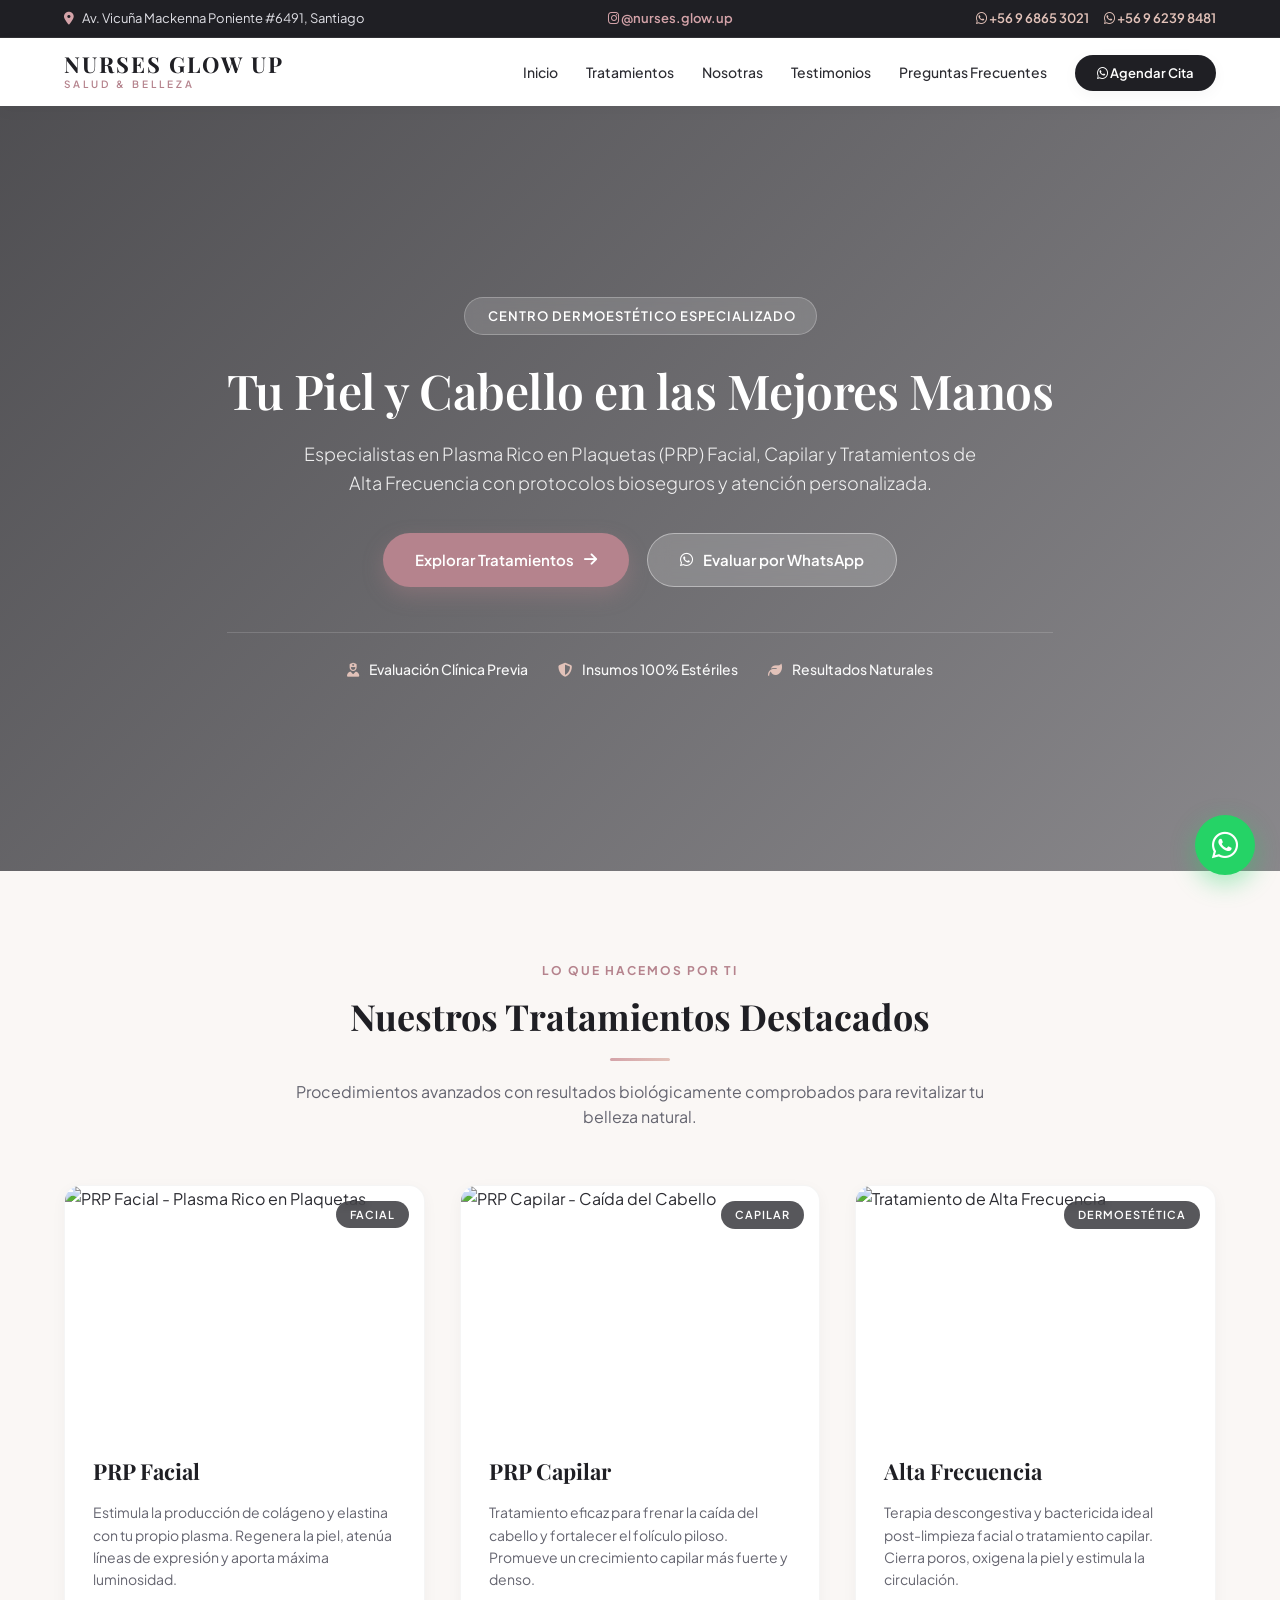
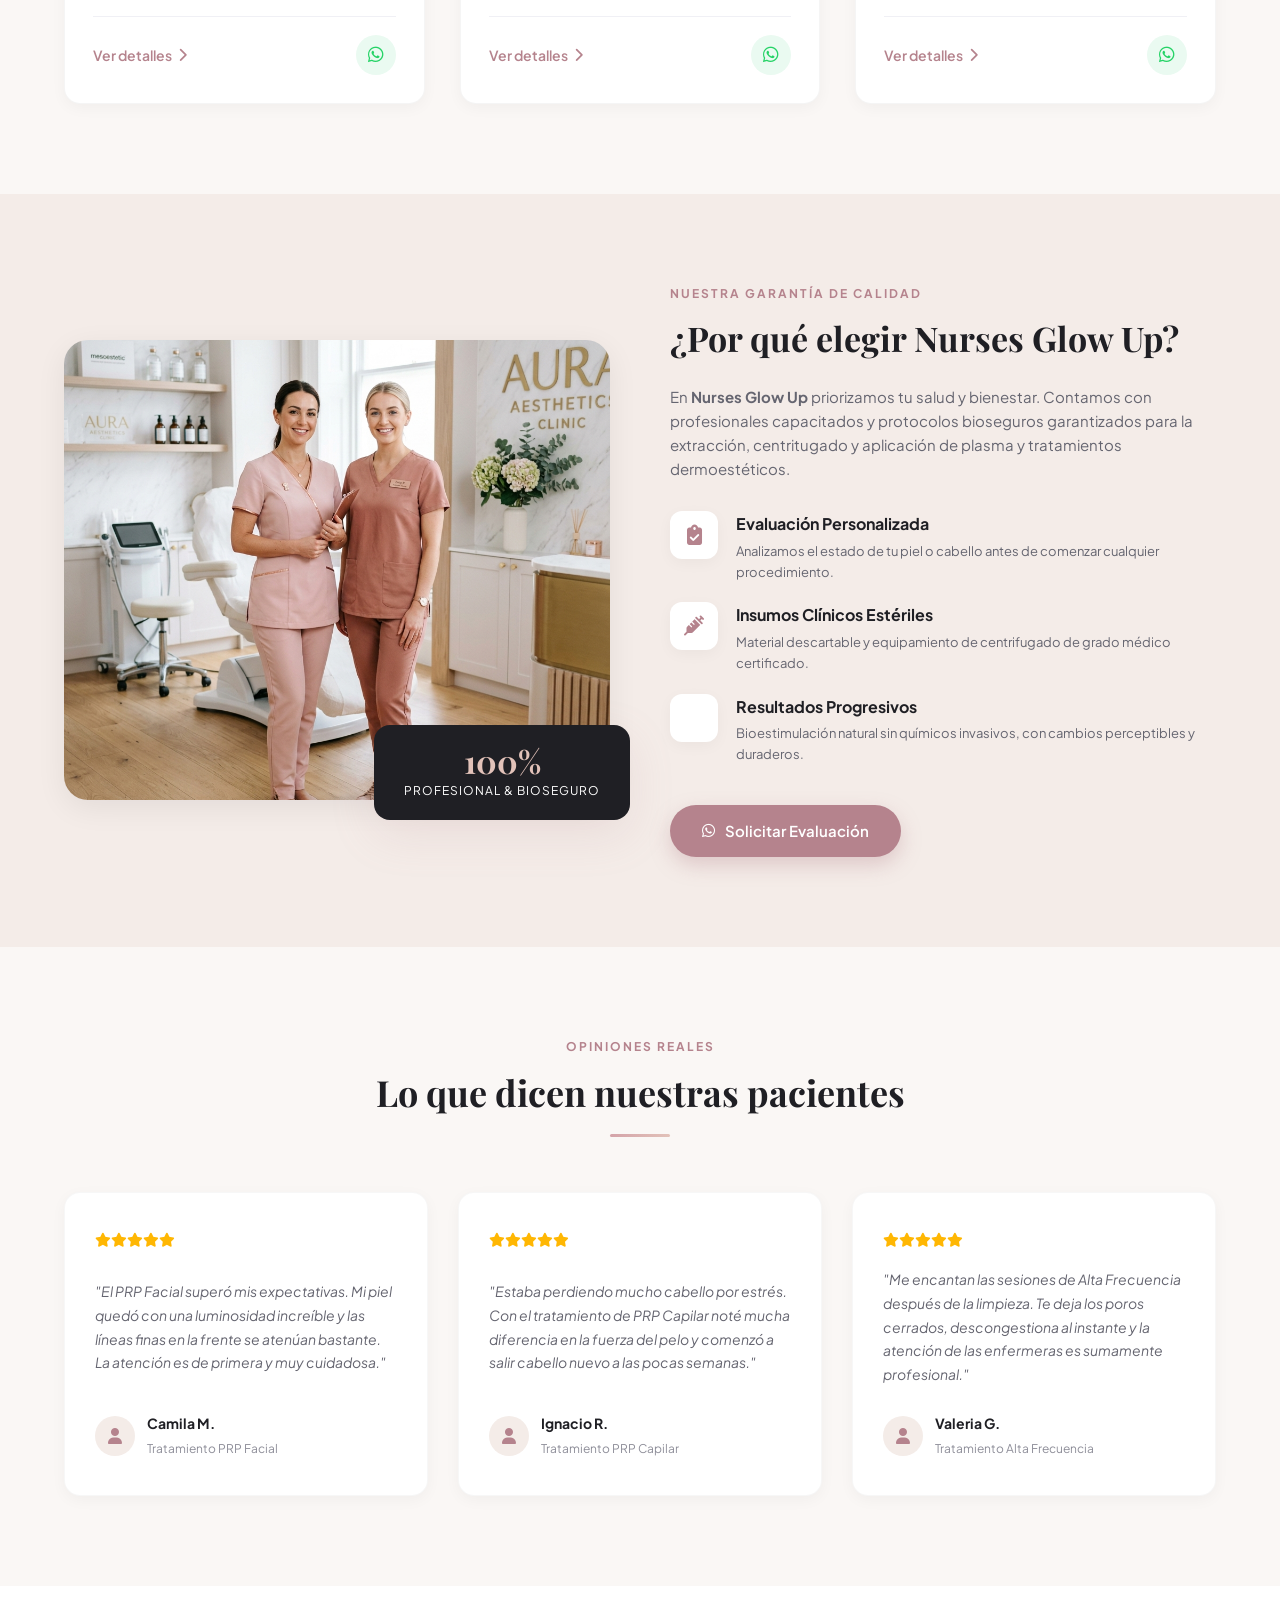
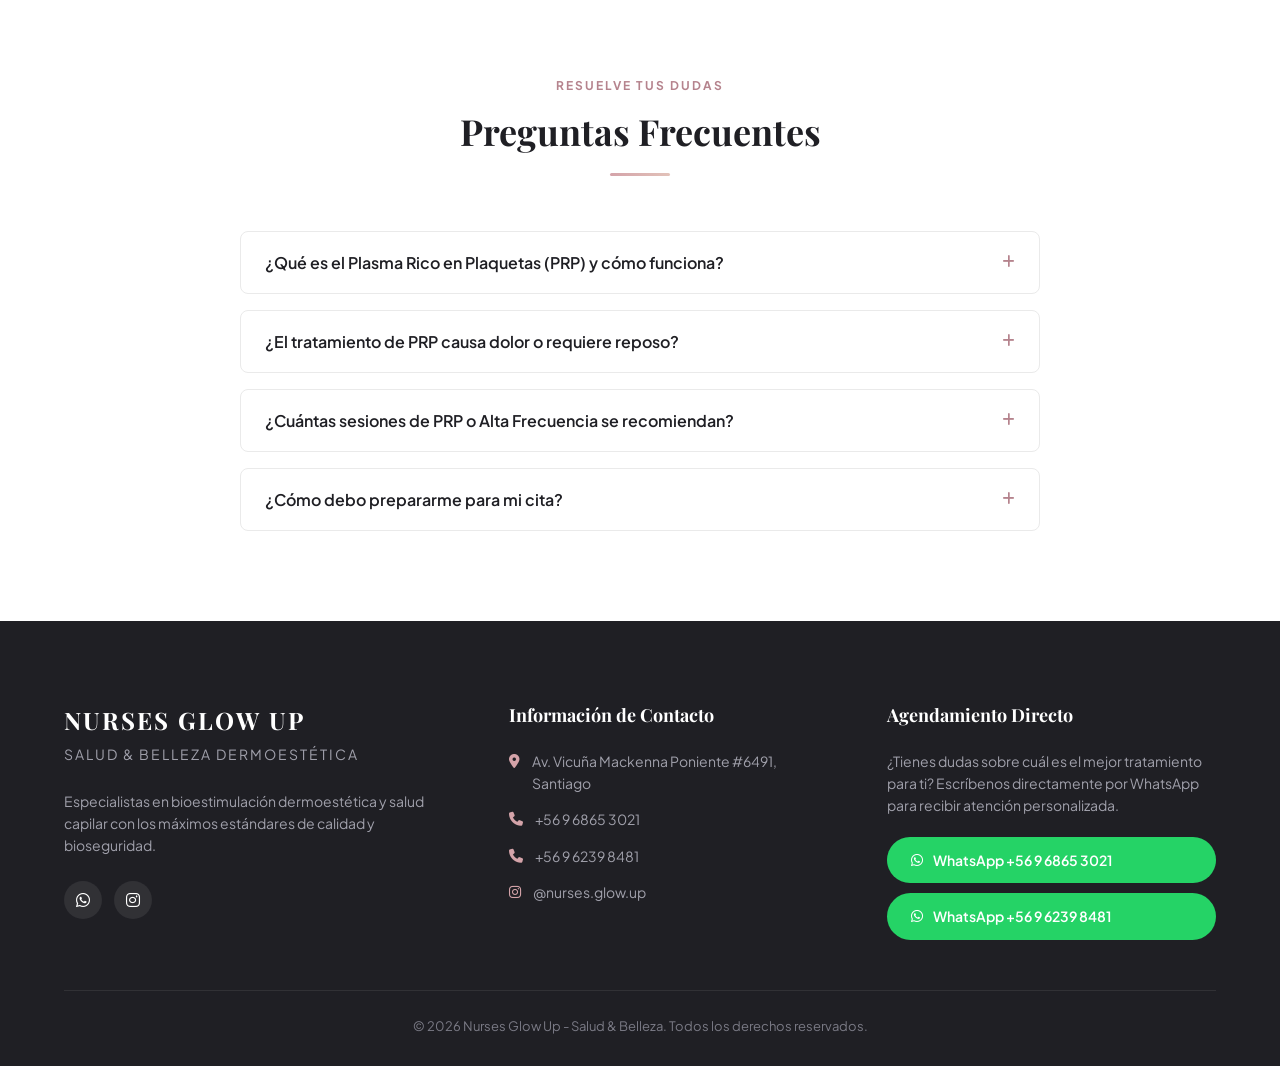
==== pagina de clau/index.html @ 7a1ec023 "Add files via upload" ====
<!DOCTYPE html>
<html lang="es">
<head>
    <meta charset="UTF-8">
    <meta name="viewport" content="width=device-width, initial-scale=1.0">
    <title>Nurses Glow Up Estética | PRP Facial, Capilar & Alta Frecuencia</title>
    <meta name="description" content="Especialistas en Plasma Rico en Plaquetas (PRP) Facial, Capilar y Tratamientos de Alta Frecuencia en Santiago. Atención profesional y biosegura.">
    
    <!-- Google Fonts -->
    <link rel="preconnect" href="https://fonts.googleapis.com">
    <link rel="preconnect" href="https://fonts.gstatic.com" crossorigin>
    <link href="https://fonts.googleapis.com/css2?family=Playfair+Display:ital,wght@0,500;0,600;0,700;1,400&family=Plus+Jakarta+Sans:wght@300;400;500;600;700&display=swap" rel="stylesheet">
    
    <!-- FontAwesome para iconos -->
    <link rel="stylesheet" href="https://cdnjs.cloudflare.com/ajax/libs/font-awesome/6.4.0/css/all.min.css">
    
    <!-- Hoja de Estilos Principal -->
    <link rel="stylesheet" href="style.css">
</head>
<body>

    <!-- Barra Superior Informativa (Top Bar) -->
    <div class="top-bar">
        <div class="top-bar-container">
            <span><i class="fa-solid fa-location-dot"></i> Av. Vicuña Mackenna Poniente #6491, Santiago</span>
            <a href="https://www.instagram.com/nurses.glow.up?igsh=cGNjanVtcWE0emVv" target="_blank" class="top-bar-instagram">
                <i class="fa-brands fa-instagram"></i> @nurses.glow.up
            </a>
            <div class="top-bar-phones">
                <a href="https://wa.me/56968653021?text=Hola%20Nurses%20Glow%20Up,%20me%20gustar%C3%ADa%20hacer%20una%20consulta." target="_blank" class="top-bar-phone">
                    <i class="fa-brands fa-whatsapp"></i> +56 9 6865 3021
                </a>
                <a href="https://wa.me/56962398481?text=Hola%20Nurses%20Glow%20Up,%20me%20gustar%C3%ADa%20hacer%20una%20consulta." target="_blank" class="top-bar-phone">
                    <i class="fa-brands fa-whatsapp"></i> +56 9 6239 8481
                </a>
            </div>
        </div>
    </div>

    <!-- Encabezado / Navegación (Sticky Navbar) -->
    <header class="navbar">
        <div class="navbar-container">
            <a href="#inicio" class="logo">
                <span class="logo-title">NURSES GLOW UP</span>
                <span class="logo-subtitle">SALUD & BELLEZA</span>
            </a>

            <button class="hamburger" id="hamburger-btn" aria-label="Abrir menú de navegación">
                <span class="bar"></span>
                <span class="bar"></span>
                <span class="bar"></span>
            </button>

            <nav id="nav-menu">
                <ul>
                    <li><a href="#inicio" class="nav-link">Inicio</a></li>
                    <li><a href="#tratamientos" class="nav-link">Tratamientos</a></li>
                    <li><a href="#nosotros" class="nav-link">Nosotras</a></li>
                    <li><a href="#testimonios" class="nav-link">Testimonios</a></li>
                    <li><a href="#faq" class="nav-link">Preguntas Frecuentes</a></li>
                    <li><a href="#contacto" class="nav-link btn-nav-reserva"><i class="fa-brands fa-whatsapp"></i> Agendar Cita</a></li>
                </ul>
            </nav>
        </div>
    </header>

    <!-- Banner Principal (Hero Section) -->
    <section id="inicio" class="hero">
        <div class="hero-overlay"></div>
        <div class="hero-content">
            <div class="badge-hero"><i class="fa-solid fa-sparkles"></i> Centro Dermoestético Especializado</div>
            <h1>Tu Piel y Cabello en las Mejores Manos</h1>
            <p>Especialistas en Plasma Rico en Plaquetas (PRP) Facial, Capilar y Tratamientos de Alta Frecuencia con protocolos bioseguros y atención personalizada.</p>
            <div class="hero-buttons">
                <a href="#tratamientos" class="btn-primary">Explorar Tratamientos <i class="fa-solid fa-arrow-right"></i></a>
                <a href="https://wa.me/56968653021?text=Hola%20Nurses%20Glow%20Up,%20me%20gustar%C3%ADa%20agendar%20una%20evaluaci%C3%B3n." target="_blank" class="btn-hero-whatsapp">
                    <i class="fa-brands fa-whatsapp"></i> Evaluar por WhatsApp
                </a>
            </div>
            
            <div class="hero-features">
                <div class="feature-item"><i class="fa-solid fa-user-nurse"></i> Evaluación Clínica Previa</div>
                <div class="feature-item"><i class="fa-solid fa-shield-halved"></i> Insumos 100% Estériles</div>
                <div class="feature-item"><i class="fa-solid fa-leaf"></i> Resultados Naturales</div>
            </div>
        </div>
    </section>

    <!-- Sección de Tratamientos Destacados -->
    <section id="tratamientos" class="services-section">
        <div class="section-header">
            <span class="section-subtitle">LO QUE HACEMOS POR TI</span>
            <h2>Nuestros Tratamientos Destacados</h2>
            <div class="header-line"></div>
            <p class="subtitle">Procedimientos avanzados con resultados biológicamente comprobados para revitalizar tu belleza natural.</p>
        </div>

        <div class="cards-container">
            <!-- Tarjeta 1: PRP Facial -->
            <article class="card">
                <div class="card-image-wrapper">
                    <img src="https://images.unsplash.com/photo-1761819920857-7edc5e808fd3?w=600&auto=format&fit=crop&q=60&ixlib=rb-4.1.0&ixid=M3wxMjA3fDB8MHxzZWFyY2h8MTh8fGZhY2lhbCUyMHBsYXNmYXxlbnwwfHwwfHx8MA%3D%3D" alt="PRP Facial - Plasma Rico en Plaquetas">
                    <span class="card-tag">Facial</span>
                </div>
                <div class="card-body">
                    <h3>PRP Facial</h3>
                    <p>Estimula la producción de colágeno y elastina con tu propio plasma. Regenera la piel, atenúa líneas de expresión y aporta máxima luminosidad.</p>
                    <div class="card-footer">
                        <a href="#" class="btn-secondary open-treatment-details" data-treatment="prp-facial">
                            Ver detalles <i class="fa-solid fa-chevron-right"></i>
                        </a>
                        <a href="https://wa.me/56968653021?text=Hola,%20quisiera%20agendar%20o%20consultar%20por%20PRP%20Facial." target="_blank" class="btn-card-whatsapp" title="Agendar PRP Facial">
                            <i class="fa-brands fa-whatsapp"></i>
                        </a>
                    </div>
                </div>
            </article>

            <!-- Tarjeta 2: PRP Capilar -->
            <article class="card">
                <div class="card-image-wrapper">
                    <img src="https://encrypted-tbn0.gstatic.com/images?q=tbn:ANd9GcR7YE_KR2tN-yp8CZ4NNu9V2UW1KtImDKMwFx2wln4JhcDQnHLaY2aOvynt&s=10" alt="PRP Capilar - Caída del Cabello">
                    <span class="card-tag">Capilar</span>
                </div>
                <div class="card-body">
                    <h3>PRP Capilar</h3>
                    <p>Tratamiento eficaz para frenar la caída del cabello y fortalecer el folículo piloso. Promueve un crecimiento capilar más fuerte y denso.</p>
                    <div class="card-footer">
                        <a href="#" class="btn-secondary open-treatment-details" data-treatment="prp-capilar">
                            Ver detalles <i class="fa-solid fa-chevron-right"></i>
                        </a>
                        <a href="https://wa.me/56968653021?text=Hola,%20quisiera%20agendar%20o%20consultar%20por%20PRP%20Capilar." target="_blank" class="btn-card-whatsapp" title="Agendar PRP Capilar">
                            <i class="fa-brands fa-whatsapp"></i>
                        </a>
                    </div>
                </div>
            </article>

            <!-- Tarjeta 3: Alta Frecuencia -->
            <article class="card">
                <div class="card-image-wrapper">
                    <img src="https://media.istockphoto.com/id/1864508718/es/foto/cosmet%C3%B3loga-haciendo-un-procedimiento-antienvejecimiento-en-el-sal%C3%B3n.webp?a=1&b=1&s=612x612&w=0&k=20&c=xg0ljyiA3WDWoHJ1r4zA13l9RCSZDkOHDSZD1bCyxj4=" alt="Tratamiento de Alta Frecuencia">
                    <span class="card-tag">Dermoestética</span>
                </div>
                <div class="card-body">
                    <h3>Alta Frecuencia</h3>
                    <p>Terapia descongestiva y bactericida ideal post-limpieza facial o tratamiento capilar. Cierra poros, oxigena la piel y estimula la circulación.</p>
                    <div class="card-footer">
                        <a href="#" class="btn-secondary open-treatment-details" data-treatment="alta-frecuencia">
                            Ver detalles <i class="fa-solid fa-chevron-right"></i>
                        </a>
                        <a href="https://wa.me/56968653021?text=Hola,%20quisiera%20agendar%20o%20consultar%20por%20Alta%20Frecuencia." target="_blank" class="btn-card-whatsapp" title="Agendar Alta Frecuencia">
                            <i class="fa-brands fa-whatsapp"></i>
                        </a>
                    </div>
                </div>
            </article>
        </div>
    </section>

    <!-- Sección Nosotros / Garantía -->
    <section id="nosotros" class="about-section">
        <div class="about-container">
            <div class="about-image-container">
                <img src="nurses_team.png" alt="Equipo Nurses Glow Up - Atención Profesional Dermoestética">
                <div class="experience-badge">
                    <span class="number">100%</span>
                    <span class="text">Profesional & Bioseguro</span>
                </div>
            </div>

            <div class="about-text">
                <span class="section-subtitle">NUESTRA GARANTÍA DE CALIDAD</span>
                <h2>¿Por qué elegir Nurses Glow Up?</h2>
                <p>En <strong>Nurses Glow Up</strong> priorizamos tu salud y bienestar. Contamos con profesionales capacitados y protocolos bioseguros garantizados para la extracción, centritugado y aplicación de plasma y tratamientos dermoestéticos.</p>

                <div class="about-features-grid">
                    <div class="about-feature">
                        <div class="icon-box"><i class="fa-solid fa-clipboard-check"></i></div>
                        <div>
                            <h4>Evaluación Personalizada</h4>
                            <p>Analizamos el estado de tu piel o cabello antes de comenzar cualquier procedimiento.</p>
                        </div>
                    </div>

                    <div class="about-feature">
                        <div class="icon-box"><i class="fa-solid fa-syringe"></i></div>
                        <div>
                            <h4>Insumos Clínicos Estériles</h4>
                            <p>Material descartable y equipamiento de centrifugado de grado médico certificado.</p>
                        </div>
                    </div>

                    <div class="about-feature">
                        <div class="icon-box"><i class="fa-solid fa-sparkles"></i></div>
                        <div>
                            <h4>Resultados Progresivos</h4>
                            <p>Bioestimulación natural sin químicos invasivos, con cambios perceptibles y duraderos.</p>
                        </div>
                    </div>
                </div>

                <a href="https://wa.me/56968653021?text=Hola,%20quisiera%20agendar%20una%20evaluaci%C3%B3n%20personalizada." target="_blank" class="btn-primary margin-top-sm">
                    <i class="fa-brands fa-whatsapp"></i> Solicitar Evaluación
                </a>
            </div>
        </div>
    </section>

    <!-- Sección de Testimonios -->
    <section id="testimonios" class="testimonials-section">
        <div class="section-header">
            <span class="section-subtitle">OPINIONES REALES</span>
            <h2>Lo que dicen nuestras pacientes</h2>
            <div class="header-line"></div>
        </div>

        <div class="testimonials-grid">
            <div class="testimonial-card">
                <div class="stars">
                    <i class="fa-solid fa-star"></i><i class="fa-solid fa-star"></i><i class="fa-solid fa-star"></i><i class="fa-solid fa-star"></i><i class="fa-solid fa-star"></i>
                </div>
                <p>"El PRP Facial superó mis expectativas. Mi piel quedó con una luminosidad increíble y las líneas finas en la frente se atenúan bastante. La atención es de primera y muy cuidadosa."</p>
                <div class="client-info">
                    <div class="client-avatar"><i class="fa-solid fa-user"></i></div>
                    <div>
                        <strong>Camila M.</strong>
                        <span>Tratamiento PRP Facial</span>
                    </div>
                </div>
            </div>

            <div class="testimonial-card">
                <div class="stars">
                    <i class="fa-solid fa-star"></i><i class="fa-solid fa-star"></i><i class="fa-solid fa-star"></i><i class="fa-solid fa-star"></i><i class="fa-solid fa-star"></i>
                </div>
                <p>"Estaba perdiendo mucho cabello por estrés. Con el tratamiento de PRP Capilar noté mucha diferencia en la fuerza del pelo y comenzó a salir cabello nuevo a las pocas semanas."</p>
                <div class="client-info">
                    <div class="client-avatar"><i class="fa-solid fa-user"></i></div>
                    <div>
                        <strong>Ignacio R.</strong>
                        <span>Tratamiento PRP Capilar</span>
                    </div>
                </div>
            </div>

            <div class="testimonial-card">
                <div class="stars">
                    <i class="fa-solid fa-star"></i><i class="fa-solid fa-star"></i><i class="fa-solid fa-star"></i><i class="fa-solid fa-star"></i><i class="fa-solid fa-star"></i>
                </div>
                <p>"Me encantan las sesiones de Alta Frecuencia después de la limpieza. Te deja los poros cerrados, descongestiona al instante y la atención de las enfermeras es sumamente profesional."</p>
                <div class="client-info">
                    <div class="client-avatar"><i class="fa-solid fa-user"></i></div>
                    <div>
                        <strong>Valeria G.</strong>
                        <span>Tratamiento Alta Frecuencia</span>
                    </div>
                </div>
            </div>
        </div>
    </section>

    <!-- Sección de Preguntas Frecuentes (FAQ) -->
    <section id="faq" class="faq-section">
        <div class="section-header">
            <span class="section-subtitle">RESUELVE TUS DUDAS</span>
            <h2>Preguntas Frecuentes</h2>
            <div class="header-line"></div>
        </div>

        <div class="faq-container">
            <div class="faq-item">
                <button class="faq-question">
                    <span>¿Qué es el Plasma Rico en Plaquetas (PRP) y cómo funciona?</span>
                    <i class="fa-solid fa-plus faq-icon"></i>
                </button>
                <div class="faq-answer">
                    <p>El PRP es una muestra de tu propia sangre que se centrifuga para separar el plasma cargado de plaquetas y factores de crecimiento. Este concentrado biológico estimula la renovación celular, la síntesis de colágeno y la vascularización cuando se aplica en piel o cabello.</p>
                </div>
            </div>

            <div class="faq-item">
                <button class="faq-question">
                    <span>¿El tratamiento de PRP causa dolor o requiere reposo?</span>
                    <i class="fa-solid fa-plus faq-icon"></i>
                </button>
                <div class="faq-answer">
                    <p>Es un procedimiento mínimamente invasivo. Se puede utilizar anestesia tópica local para maximizar el confort. Podrás reincorporarte a tus actividades diarias inmediatamente, siguiendo simples cuidados posteriores.</p>
                </div>
            </div>

            <div class="faq-item">
                <button class="faq-question">
                    <span>¿Cuántas sesiones de PRP o Alta Frecuencia se recomiendan?</span>
                    <i class="fa-solid fa-plus faq-icon"></i>
                </button>
                <div class="faq-answer">
                    <p>En PRP se suele recomendar un protocolo inicial de 3 sesiones distribuidas mensualmente, y luego mantenimientos periódicos. En Alta Frecuencia depende de si es un tratamiento puntual de descongestión o un ciclo de revitalización.</p>
                </div>
            </div>

            <div class="faq-item">
                <button class="faq-question">
                    <span>¿Cómo debo prepararme para mi cita?</span>
                    <i class="fa-solid fa-plus faq-icon"></i>
                </button>
                <div class="faq-answer">
                    <p>Te sugerimos mantenerte bien hidratado/a ingiriendo agua las horas previas, acudir con la zona limpia y sin maquillaje recargado. En la evaluación inicial resolvemos cualquier duda específica.</p>
                </div>
            </div>
        </div>
    </section>

    <!-- Modal de Detalles de Tratamiento -->
    <div id="treatment-modal" class="modal-overlay">
        <div class="modal-box">
            <button class="close-modal" aria-label="Cerrar modal">&times;</button>
            <div class="modal-header-img">
                <img id="modal-image" src="" alt="Tratamiento">
            </div>
            <div class="modal-body">
                <h3 id="modal-title">Título del Tratamiento</h3>
                <p id="modal-description">Descripción detallada del tratamiento...</p>
                
                <h4>Beneficios Clave:</h4>
                <ul id="modal-benefits" class="benefits-list"></ul>

                <div class="modal-meta">
                    <span><i class="fa-regular fa-clock"></i> <strong>Duración estimada:</strong> <span id="modal-duration">60 min</span></span>
                </div>

                <div class="modal-actions">
                    <a href="https://wa.me/56968653021?text=Hola%20Nurses%20Glow%20Up,%20me%20interesa%20agendar%20este%20tratamiento." target="_blank" class="btn-primary full-width">
                        <i class="fa-brands fa-whatsapp"></i> Agendar por WhatsApp
                    </a>
                </div>
            </div>
        </div>
    </div>

    <!-- Pie de Página / Contacto (Footer) -->
    <footer id="contacto">
        <div class="footer-container">
            <div class="footer-brand">
                <h3>NURSES GLOW UP</h3>
                <p class="footer-tagline">Salud & Belleza Dermoestética</p>
                <p>Especialistas en bioestimulación dermoestética y salud capilar con los máximos estándares de calidad y bioseguridad.</p>
                <div class="social-links">
                    <a href="https://wa.me/56968653021" target="_blank" aria-label="WhatsApp"><i class="fa-brands fa-whatsapp"></i></a>
                    <a href="https://www.instagram.com/nurses.glow.up?igsh=cGNjanVtcWE0emVv" target="_blank" aria-label="Instagram"><i class="fa-brands fa-instagram"></i></a>
                </div>
            </div>

            <div class="footer-info">
                <h4>Información de Contacto</h4>
                <ul>
                    <li><i class="fa-solid fa-location-dot"></i> Av. Vicuña Mackenna Poniente #6491, Santiago</li>
                    <li><i class="fa-solid fa-phone"></i> <a href="https://wa.me/56968653021" target="_blank">+56 9 6865 3021</a></li>
                    <li><i class="fa-solid fa-phone"></i> <a href="https://wa.me/56962398481" target="_blank">+56 9 6239 8481</a></li>
                    <li><i class="fa-brands fa-instagram"></i> <a href="https://www.instagram.com/nurses.glow.up?igsh=cGNjanVtcWE0emVv" target="_blank">@nurses.glow.up</a></li>
                </ul>
            </div>

            <div class="footer-action">
                <h4>Agendamiento Directo</h4>
                <p>¿Tienes dudas sobre cuál es el mejor tratamiento para ti? Escríbenos directamente por WhatsApp para recibir atención personalizada.</p>
                <div class="footer-whatsapp-buttons">
                    <a href="https://wa.me/56968653021?text=Hola,%20quisiera%20más%20información%20sobre%20los%20tratamientos." target="_blank" class="btn-whatsapp">
                        <i class="fa-brands fa-whatsapp"></i> WhatsApp +56 9 6865 3021
                    </a>
                    <a href="https://wa.me/56962398481?text=Hola,%20quisiera%20más%20información%20sobre%20los%20tratamientos." target="_blank" class="btn-whatsapp">
                        <i class="fa-brands fa-whatsapp"></i> WhatsApp +56 9 6239 8481
                    </a>
                </div>
            </div>
        </div>

        <div class="copyright">
            <p>© 2026 Nurses Glow Up - Salud & Belleza. Todos los derechos reservados.</p>
        </div>
    </footer>

    <!-- Botón Flotante de WhatsApp para Móvil y Desktop -->
    <a href="https://wa.me/56968653021?text=Hola%20Nurses%20Glow%20Up,%20quisiera%20agendar%20una%20cita." class="floating-whatsapp" target="_blank" aria-label="Contactar por WhatsApp">
        <i class="fa-brands fa-whatsapp"></i>
        <span class="whatsapp-tooltip">¿Dudas? ¡Escríbenos!</span>
    </a>

    <!-- Script de Interactividad -->
    <script src="script.js"></script>
</body>
</html>
---- pagina de clau/style.css ----
/* ==========================================================================
   NURSES GLOW UP - SISTEMA DE ESTILOS Y DISEÑO DERMOESTÉTICO LUXURY
   ========================================================================== */

/* 1. Variables Globales y Paleta de Colores Elegante */
:root {
    --bg-main: #faf7f5;
    --bg-card: #ffffff;
    --bg-accent: #f4ece8;
    --accent-pink: #d4a3a9;
    --accent-pink-dark: #b5838d;
    --accent-gold: #e2c2b9;
    --accent-gold-dark: #cda296;
    --dark-primary: #1f1f24;
    --dark-secondary: #2d2d35;
    --text-primary: #2c2c32;
    --text-secondary: #656570;
    --text-light: #8e8e99;
    --white: #ffffff;
    
    --whatsapp-color: #25d366;
    --whatsapp-hover: #1eb956;
    
    --font-heading: 'Playfair Display', Georgia, serif;
    --font-body: 'Plus Jakarta Sans', -apple-system, BlinkMacSystemFont, sans-serif;
    
    --shadow-sm: 0 4px 15px rgba(0, 0, 0, 0.04);
    --shadow-md: 0 8px 30px rgba(0, 0, 0, 0.07);
    --shadow-lg: 0 15px 45px rgba(181, 131, 141, 0.15);
    
    --radius-sm: 8px;
    --radius-md: 16px;
    --radius-lg: 24px;
    --radius-full: 999px;
    
    --transition-fast: 0.2s ease;
    --transition-normal: 0.3s ease;
    --transition-slow: 0.5s cubic-bezier(0.16, 1, 0.3, 1);
}

/* 2. Reset General & Base Reset */
* {
    margin: 0;
    padding: 0;
    box-sizing: border-box;
}

html {
    scroll-behavior: smooth;
    font-size: 16px;
}

body {
    background-color: var(--bg-main);
    color: var(--text-primary);
    font-family: var(--font-body);
    line-height: 1.6;
    overflow-x: hidden;
    -webkit-font-smoothing: antialiased;
}

a {
    text-decoration: none;
    color: inherit;
    transition: color var(--transition-fast);
}

ul {
    list-style: none;
}

img {
    max-width: 100%;
    height: auto;
    display: block;
}

/* 3. Top Bar Informativa */
.top-bar {
    background-color: var(--dark-primary);
    color: #e0e0e6;
    font-size: 13px;
    padding: 8px 5%;
    border-bottom: 1px solid rgba(255, 255, 255, 0.08);
}

.top-bar-container {
    max-width: 1200px;
    margin: 0 auto;
    display: flex;
    justify-content: space-between;
    align-items: center;
    flex-wrap: wrap;
    gap: 15px;
}

.top-bar-container span i {
    color: var(--accent-pink);
    margin-right: 6px;
}

.top-bar-instagram {
    color: var(--accent-pink);
    font-weight: 600;
}

.top-bar-instagram:hover {
    color: var(--white);
}

.top-bar-phones {
    display: flex;
    gap: 15px;
    align-items: center;
    flex-wrap: wrap;
}

.top-bar-phone {
    color: var(--accent-gold);
    font-weight: 600;
}

.top-bar-phone:hover {
    color: var(--white);
}

.footer-whatsapp-buttons {
    display: flex;
    flex-direction: column;
    gap: 10px;
    margin-top: 15px;
}

/* 4. Navbar Sticky Navegación */
.navbar {
    background-color: rgba(255, 255, 255, 0.94);
    backdrop-filter: blur(10px);
    position: sticky;
    top: 0;
    z-index: 1000;
    box-shadow: var(--shadow-sm);
    padding: 14px 5%;
    transition: all var(--transition-normal);
}

.navbar-container {
    max-width: 1200px;
    margin: 0 auto;
    display: flex;
    justify-content: space-between;
    align-items: center;
}

.logo {
    display: flex;
    flex-direction: column;
}

.logo-title {
    font-family: var(--font-heading);
    font-size: 22px;
    font-weight: 700;
    letter-spacing: 2px;
    color: var(--dark-primary);
    line-height: 1.1;
}

.logo-subtitle {
    font-size: 10px;
    letter-spacing: 3px;
    color: var(--accent-pink-dark);
    font-weight: 600;
    text-transform: uppercase;
}

#nav-menu ul {
    display: flex;
    align-items: center;
    gap: 28px;
}

.nav-link {
    font-size: 14px;
    font-weight: 500;
    color: var(--text-primary);
    position: relative;
    padding: 6px 0;
}

.nav-link::after {
    content: '';
    position: absolute;
    bottom: 0;
    left: 0;
    width: 0%;
    height: 2px;
    background-color: var(--accent-pink-dark);
    transition: width var(--transition-fast);
}

.nav-link:hover::after {
    width: 100%;
}

.btn-nav-reserva {
    background-color: var(--dark-primary);
    color: var(--white) !important;
    padding: 10px 22px !important;
    border-radius: var(--radius-full);
    font-weight: 600;
    font-size: 13px !important;
    box-shadow: var(--shadow-sm);
    transition: all var(--transition-fast) !important;
}

.btn-nav-reserva:hover {
    background-color: var(--accent-pink-dark);
    transform: translateY(-2px);
    box-shadow: var(--shadow-md);
}

.btn-nav-reserva::after {
    display: none;
}

/* Menú Hamburguesa Móvil */
.hamburger {
    display: none;
    background: none;
    border: none;
    cursor: pointer;
    flex-direction: column;
    gap: 5px;
    padding: 5px;
}

.hamburger .bar {
    width: 25px;
    height: 3px;
    background-color: var(--dark-primary);
    border-radius: 3px;
    transition: all 0.3s ease;
}

/* 5. Hero Section (Banner Principal) */
.hero {
    position: relative;
    min-height: 85vh;
    background: url('https://images.unsplash.com/photo-1512290900673-0fb6692e1069?q=80&w=1600&auto=format&fit=crop') center/cover no-repeat;
    display: flex;
    align-items: center;
    justify-content: center;
    padding: 80px 5%;
    color: var(--white);
}

.hero-overlay {
    position: absolute;
    inset: 0;
    background: linear-gradient(135deg, rgba(31, 31, 36, 0.78) 0%, rgba(45, 45, 53, 0.55) 100%);
}

.hero-content {
    position: relative;
    z-index: 10;
    max-width: 850px;
    text-align: center;
}

.badge-hero {
    display: inline-block;
    background: rgba(255, 255, 255, 0.15);
    backdrop-filter: blur(8px);
    padding: 8px 20px;
    border-radius: var(--radius-full);
    font-size: 13px;
    letter-spacing: 1px;
    text-transform: uppercase;
    font-weight: 600;
    margin-bottom: 25px;
    border: 1px solid rgba(255, 255, 255, 0.25);
}

.hero-content h1 {
    font-family: var(--font-heading);
    font-size: 48px;
    font-weight: 600;
    line-height: 1.25;
    margin-bottom: 20px;
    letter-spacing: -0.5px;
}

.hero-content p {
    font-size: 18px;
    font-weight: 300;
    max-width: 680px;
    margin: 0 auto 35px auto;
    color: rgba(255, 255, 255, 0.9);
}

.hero-buttons {
    display: flex;
    justify-content: center;
    gap: 18px;
    flex-wrap: wrap;
    margin-bottom: 45px;
}

.btn-primary {
    display: inline-flex;
    align-items: center;
    gap: 10px;
    padding: 14px 32px;
    background-color: var(--accent-pink-dark);
    color: var(--white);
    border-radius: var(--radius-full);
    font-weight: 600;
    font-size: 15px;
    transition: all var(--transition-normal);
    box-shadow: 0 8px 20px rgba(181, 131, 141, 0.35);
}

.btn-primary:hover {
    background-color: #9d6872;
    transform: translateY(-3px);
    box-shadow: 0 12px 28px rgba(181, 131, 141, 0.45);
}

.btn-hero-whatsapp {
    display: inline-flex;
    align-items: center;
    gap: 10px;
    padding: 14px 32px;
    background-color: rgba(255, 255, 255, 0.18);
    backdrop-filter: blur(10px);
    color: var(--white);
    border: 1px solid rgba(255, 255, 255, 0.4);
    border-radius: var(--radius-full);
    font-weight: 600;
    font-size: 15px;
    transition: all var(--transition-normal);
}

.btn-hero-whatsapp:hover {
    background-color: var(--whatsapp-color);
    border-color: var(--whatsapp-color);
    transform: translateY(-3px);
}

.hero-features {
    display: flex;
    justify-content: center;
    gap: 30px;
    flex-wrap: wrap;
    font-size: 14px;
    font-weight: 500;
    color: rgba(255, 255, 255, 0.95);
    border-top: 1px solid rgba(255, 255, 255, 0.15);
    padding-top: 25px;
}

.feature-item i {
    color: var(--accent-gold);
    margin-right: 8px;
}

/* 6. Estructura de Secciones Generales */
.services-section, .about-section, .testimonials-section, .faq-section {
    padding: 90px 5%;
}

.section-header {
    text-align: center;
    max-width: 700px;
    margin: 0 auto 55px auto;
}

.section-subtitle {
    font-size: 12px;
    letter-spacing: 2px;
    text-transform: uppercase;
    color: var(--accent-pink-dark);
    font-weight: 700;
    display: block;
    margin-bottom: 8px;
}

.section-header h2 {
    font-family: var(--font-heading);
    font-size: 36px;
    color: var(--dark-primary);
    margin-bottom: 12px;
}

.header-line {
    width: 60px;
    height: 3px;
    background: linear-gradient(to right, var(--accent-pink), var(--accent-gold));
    margin: 0 auto 18px auto;
    border-radius: 3px;
}

.subtitle {
    color: var(--text-secondary);
    font-size: 16px;
}

/* 7. Sección de Tratamientos (Cards Tarjetas) */
.cards-container {
    max-width: 1200px;
    margin: 0 auto;
    display: grid;
    grid-template-columns: repeat(auto-fit, minmax(320px, 1fr));
    gap: 35px;
}

.card {
    background-color: var(--bg-card);
    border-radius: var(--radius-md);
    overflow: hidden;
    box-shadow: var(--shadow-sm);
    border: 1px solid rgba(0, 0, 0, 0.04);
    transition: all var(--transition-normal);
    display: flex;
    flex-direction: column;
}

.card:hover {
    transform: translateY(-10px);
    box-shadow: var(--shadow-lg);
}

.card-image-wrapper {
    position: relative;
    height: 240px;
    overflow: hidden;
}

.card-image-wrapper img {
    width: 100%;
    height: 100%;
    object-fit: cover;
    transition: transform var(--transition-slow);
}

.card:hover .card-image-wrapper img {
    transform: scale(1.06);
}

.card-tag {
    position: absolute;
    top: 15px;
    right: 15px;
    background-color: rgba(31, 31, 36, 0.75);
    backdrop-filter: blur(5px);
    color: var(--white);
    font-size: 11px;
    font-weight: 600;
    text-transform: uppercase;
    letter-spacing: 1px;
    padding: 5px 14px;
    border-radius: var(--radius-full);
}

.card-body {
    padding: 28px;
    display: flex;
    flex-direction: column;
    flex-grow: 1;
}

.card-body h3 {
    font-family: var(--font-heading);
    font-size: 22px;
    color: var(--dark-primary);
    margin-bottom: 12px;
}

.card-body p {
    font-size: 14px;
    color: var(--text-secondary);
    margin-bottom: 25px;
    line-height: 1.6;
    flex-grow: 1;
}

.card-footer {
    display: flex;
    justify-content: space-between;
    align-items: center;
    border-top: 1px solid #f0f0f5;
    padding-top: 18px;
}

.btn-secondary {
    color: var(--accent-pink-dark);
    font-weight: 600;
    font-size: 14px;
    display: inline-flex;
    align-items: center;
    gap: 6px;
}

.btn-secondary:hover {
    color: var(--dark-primary);
}

.btn-card-whatsapp {
    width: 40px;
    height: 40px;
    border-radius: 50%;
    background-color: #eafaf1;
    color: var(--whatsapp-color);
    display: flex;
    align-items: center;
    justify-content: center;
    font-size: 18px;
    transition: all var(--transition-fast);
}

.btn-card-whatsapp:hover {
    background-color: var(--whatsapp-color);
    color: var(--white);
}

/* 8. Sección Nosotros & Garantía */
.about-section {
    background-color: var(--bg-accent);
}

.about-container {
    max-width: 1200px;
    margin: 0 auto;
    display: grid;
    grid-template-columns: 1fr 1fr;
    gap: 60px;
    align-items: center;
}

.about-image-container {
    position: relative;
}

.about-image-container img {
    border-radius: var(--radius-lg);
    box-shadow: var(--shadow-md);
    width: 100%;
    height: 460px;
    object-fit: cover;
}

.experience-badge {
    position: absolute;
    bottom: -20px;
    right: -20px;
    background-color: var(--dark-primary);
    color: var(--white);
    padding: 20px 30px;
    border-radius: var(--radius-md);
    box-shadow: var(--shadow-lg);
    display: flex;
    flex-direction: column;
    align-items: center;
}

.experience-badge .number {
    font-family: var(--font-heading);
    font-size: 32px;
    color: var(--accent-gold);
    font-weight: 700;
    line-height: 1;
}

.experience-badge .text {
    font-size: 12px;
    text-transform: uppercase;
    letter-spacing: 1px;
    margin-top: 4px;
}

.about-text h2 {
    font-family: var(--font-heading);
    font-size: 34px;
    color: var(--dark-primary);
    margin-bottom: 20px;
}

.about-text p {
    color: var(--text-secondary);
    margin-bottom: 30px;
    font-size: 15px;
}

.about-features-grid {
    display: flex;
    flex-direction: column;
    gap: 20px;
    margin-bottom: 30px;
}

.about-feature {
    display: flex;
    gap: 18px;
    align-items: flex-start;
}

.icon-box {
    width: 48px;
    height: 48px;
    border-radius: 12px;
    background-color: var(--white);
    color: var(--accent-pink-dark);
    display: flex;
    align-items: center;
    justify-content: center;
    font-size: 20px;
    box-shadow: var(--shadow-sm);
    flex-shrink: 0;
}

.about-feature h4 {
    font-size: 16px;
    color: var(--dark-primary);
    margin-bottom: 4px;
}

.about-feature p {
    font-size: 13px;
    margin-bottom: 0;
}

.margin-top-sm {
    margin-top: 10px;
}

/* 9. Sección de Testimonios */
.testimonials-section {
    background-color: var(--bg-main);
}

.testimonials-grid {
    max-width: 1200px;
    margin: 0 auto;
    display: grid;
    grid-template-columns: repeat(auto-fit, minmax(300px, 1fr));
    gap: 30px;
}

.testimonial-card {
    background-color: var(--bg-card);
    padding: 35px 30px;
    border-radius: var(--radius-md);
    box-shadow: var(--shadow-sm);
    border: 1px solid rgba(0, 0, 0, 0.03);
    display: flex;
    flex-direction: column;
    justify-content: space-between;
}

.stars {
    color: #ffb703;
    font-size: 14px;
    margin-bottom: 18px;
}

.testimonial-card p {
    font-size: 14px;
    font-style: italic;
    color: var(--text-secondary);
    margin-bottom: 25px;
    line-height: 1.7;
}

.client-info {
    display: flex;
    align-items: center;
    gap: 12px;
}

.client-avatar {
    width: 40px;
    height: 40px;
    border-radius: 50%;
    background-color: var(--bg-accent);
    color: var(--accent-pink-dark);
    display: flex;
    align-items: center;
    justify-content: center;
    font-size: 16px;
}

.client-info strong {
    display: block;
    font-size: 14px;
    color: var(--dark-primary);
}

.client-info span {
    font-size: 12px;
    color: var(--text-light);
}

/* 10. Sección FAQ (Preguntas Frecuentes - Acordeón) */
.faq-section {
    background-color: var(--white);
}

.faq-container {
    max-width: 800px;
    margin: 0 auto;
    display: flex;
    flex-direction: column;
    gap: 16px;
}

.faq-item {
    border: 1px solid #eaeaea;
    border-radius: var(--radius-sm);
    overflow: hidden;
    transition: border-color var(--transition-fast);
}

.faq-item.active {
    border-color: var(--accent-pink);
    box-shadow: var(--shadow-sm);
}

.faq-question {
    width: 100%;
    padding: 20px 24px;
    background: none;
    border: none;
    display: flex;
    justify-content: space-between;
    align-items: center;
    font-family: var(--font-body);
    font-size: 16px;
    font-weight: 600;
    color: var(--dark-primary);
    text-align: left;
    cursor: pointer;
    transition: color var(--transition-fast);
}

.faq-question:hover {
    color: var(--accent-pink-dark);
}

.faq-icon {
    font-size: 14px;
    color: var(--accent-pink-dark);
    transition: transform var(--transition-normal);
}

.faq-item.active .faq-icon {
    transform: rotate(45deg);
}

.faq-answer {
    max-height: 0;
    overflow: hidden;
    transition: max-height 0.4s ease, padding 0.4s ease;
    padding: 0 24px;
    background-color: var(--bg-main);
}

.faq-item.active .faq-answer {
    max-height: 300px;
    padding: 0 24px 20px 24px;
}

.faq-answer p {
    font-size: 14px;
    color: var(--text-secondary);
    line-height: 1.7;
}

/* 11. Modal de Tratamiento */
.modal-overlay {
    position: fixed;
    inset: 0;
    background-color: rgba(15, 15, 20, 0.7);
    backdrop-filter: blur(5px);
    display: flex;
    align-items: center;
    justify-content: center;
    z-index: 2000;
    opacity: 0;
    visibility: hidden;
    transition: all var(--transition-normal);
    padding: 20px;
}

.modal-overlay.show {
    opacity: 1;
    visibility: visible;
}

.modal-box {
    background-color: var(--white);
    width: 100%;
    max-width: 580px;
    border-radius: var(--radius-md);
    overflow: hidden;
    box-shadow: var(--shadow-lg);
    position: relative;
    transform: translateY(20px);
    transition: transform var(--transition-normal);
    max-height: 90vh;
    display: flex;
    flex-direction: column;
}

.modal-overlay.show .modal-box {
    transform: translateY(0);
}

.close-modal {
    position: absolute;
    top: 15px;
    right: 15px;
    width: 36px;
    height: 36px;
    border-radius: 50%;
    background-color: rgba(0, 0, 0, 0.5);
    color: var(--white);
    border: none;
    font-size: 24px;
    cursor: pointer;
    z-index: 10;
    display: flex;
    align-items: center;
    justify-content: center;
    transition: background-color var(--transition-fast);
}

.close-modal:hover {
    background-color: var(--dark-primary);
}

.modal-header-img {
    height: 220px;
    overflow: hidden;
}

.modal-header-img img {
    width: 100%;
    height: 100%;
    object-fit: cover;
}

.modal-body {
    padding: 30px;
    overflow-y: auto;
}

.modal-body h3 {
    font-family: var(--font-heading);
    font-size: 24px;
    color: var(--dark-primary);
    margin-bottom: 12px;
}

.modal-body p {
    font-size: 14px;
    color: var(--text-secondary);
    margin-bottom: 20px;
    line-height: 1.6;
}

.modal-body h4 {
    font-size: 15px;
    color: var(--dark-primary);
    margin-bottom: 12px;
}

.benefits-list {
    margin-bottom: 20px;
}

.benefits-list li {
    font-size: 13px;
    color: var(--text-secondary);
    margin-bottom: 8px;
    display: flex;
    align-items: flex-start;
    gap: 8px;
}

.benefits-list li i {
    color: var(--accent-pink-dark);
    margin-top: 3px;
}

.modal-meta {
    background-color: var(--bg-main);
    padding: 12px 16px;
    border-radius: var(--radius-sm);
    font-size: 13px;
    color: var(--text-secondary);
    margin-bottom: 25px;
}

.full-width {
    width: 100%;
    justify-content: center;
}

/* 12. Footer (Pie de Página) */
footer {
    background-color: var(--dark-primary);
    color: #cfcfd6;
    padding: 80px 5% 30px 5%;
}

.footer-container {
    max-width: 1200px;
    margin: 0 auto 50px auto;
    display: grid;
    grid-template-columns: 1.2fr 1fr 1fr;
    gap: 50px;
}

.footer-brand h3 {
    font-family: var(--font-heading);
    font-size: 24px;
    letter-spacing: 2px;
    color: var(--white);
    margin-bottom: 4px;
}

.footer-tagline {
    font-size: 11px;
    letter-spacing: 2px;
    text-transform: uppercase;
    color: var(--accent-gold);
    margin-bottom: 18px;
}

.footer-brand p {
    font-size: 14px;
    color: #a0a0ab;
    margin-bottom: 24px;
    line-height: 1.6;
}

.social-links {
    display: flex;
    gap: 12px;
}

.social-links a {
    width: 38px;
    height: 38px;
    border-radius: 50%;
    background-color: rgba(255, 255, 255, 0.08);
    color: var(--white);
    display: flex;
    align-items: center;
    justify-content: center;
    transition: all var(--transition-fast);
}

.social-links a:hover {
    background-color: var(--accent-pink-dark);
    transform: translateY(-3px);
}

.footer-info h4, .footer-action h4 {
    font-family: var(--font-heading);
    font-size: 18px;
    color: var(--white);
    margin-bottom: 20px;
}

.footer-info ul {
    display: flex;
    flex-direction: column;
    gap: 14px;
}

.footer-info li {
    font-size: 14px;
    color: #a0a0ab;
    display: flex;
    gap: 12px;
    align-items: flex-start;
}

.footer-info li i {
    color: var(--accent-pink);
    margin-top: 4px;
}

.footer-action p {
    font-size: 14px;
    color: #a0a0ab;
    margin-bottom: 20px;
    line-height: 1.6;
}

.btn-whatsapp {
    display: inline-flex;
    align-items: center;
    gap: 10px;
    background-color: var(--whatsapp-color);
    color: var(--white);
    padding: 12px 24px;
    border-radius: var(--radius-full);
    font-weight: 600;
    font-size: 14px;
    transition: all var(--transition-fast);
}

.btn-whatsapp:hover {
    background-color: var(--whatsapp-hover);
    transform: translateY(-2px);
    box-shadow: 0 8px 20px rgba(37, 211, 102, 0.3);
}

.copyright {
    max-width: 1200px;
    margin: 0 auto;
    border-top: 1px solid rgba(255, 255, 255, 0.08);
    padding-top: 25px;
    text-align: center;
    font-size: 13px;
    color: #7a7a85;
}

/* 13. Botón Flotante de WhatsApp */
.floating-whatsapp {
    position: fixed;
    bottom: 25px;
    right: 25px;
    width: 60px;
    height: 60px;
    background-color: var(--whatsapp-color);
    color: var(--white);
    border-radius: 50%;
    display: flex;
    align-items: center;
    justify-content: center;
    font-size: 30px;
    box-shadow: 0 8px 25px rgba(37, 211, 102, 0.4);
    z-index: 999;
    transition: all var(--transition-normal);
    animation: pulse 2s infinite;
}

.floating-whatsapp:hover {
    transform: scale(1.1);
    background-color: var(--whatsapp-hover);
}

.whatsapp-tooltip {
    position: absolute;
    right: 70px;
    background-color: var(--dark-primary);
    color: var(--white);
    padding: 6px 14px;
    border-radius: var(--radius-sm);
    font-size: 12px;
    white-space: nowrap;
    opacity: 0;
    visibility: hidden;
    transition: all var(--transition-fast);
    pointer-events: none;
}

.floating-whatsapp:hover .whatsapp-tooltip {
    opacity: 1;
    visibility: visible;
}

@keyframes pulse {
    0% {
        box-shadow: 0 0 0 0 rgba(37, 211, 102, 0.7);
    }
    70% {
        box-shadow: 0 0 0 15px rgba(37, 211, 102, 0);
    }
    100% {
        box-shadow: 0 0 0 0 rgba(37, 211, 102, 0);
    }
}

/* 14. Adaptación Responsive (Móvil y Tablet) */
@media (max-width: 992px) {
    .hero-content h1 {
        font-size: 38px;
    }
    .about-container {
        grid-template-columns: 1fr;
        gap: 40px;
    }
    .about-image-container img {
        height: 380px;
    }
    .footer-container {
        grid-template-columns: 1fr 1fr;
    }
}

@media (max-width: 768px) {
    .top-bar-container {
        justify-content: center;
        text-align: center;
    }
    
    .hamburger {
        display: flex;
    }

    #nav-menu {
        position: fixed;
        top: 70px;
        left: -100%;
        width: 100%;
        height: calc(100vh - 70px);
        background-color: var(--white);
        flex-direction: column;
        justify-content: center;
        align-items: center;
        transition: left 0.3s ease;
        box-shadow: var(--shadow-lg);
    }

    #nav-menu.active {
        left: 0;
    }

    #nav-menu ul {
        flex-direction: column;
        gap: 25px;
        width: 100%;
        text-align: center;
    }

    .nav-link {
        font-size: 18px;
    }

    .hero {
        min-height: 80vh;
        padding: 60px 5%;
    }

    .hero-content h1 {
        font-size: 32px;
    }

    .hero-content p {
        font-size: 15px;
    }

    .footer-container {
        grid-template-columns: 1fr;
        gap: 40px;
    }
}
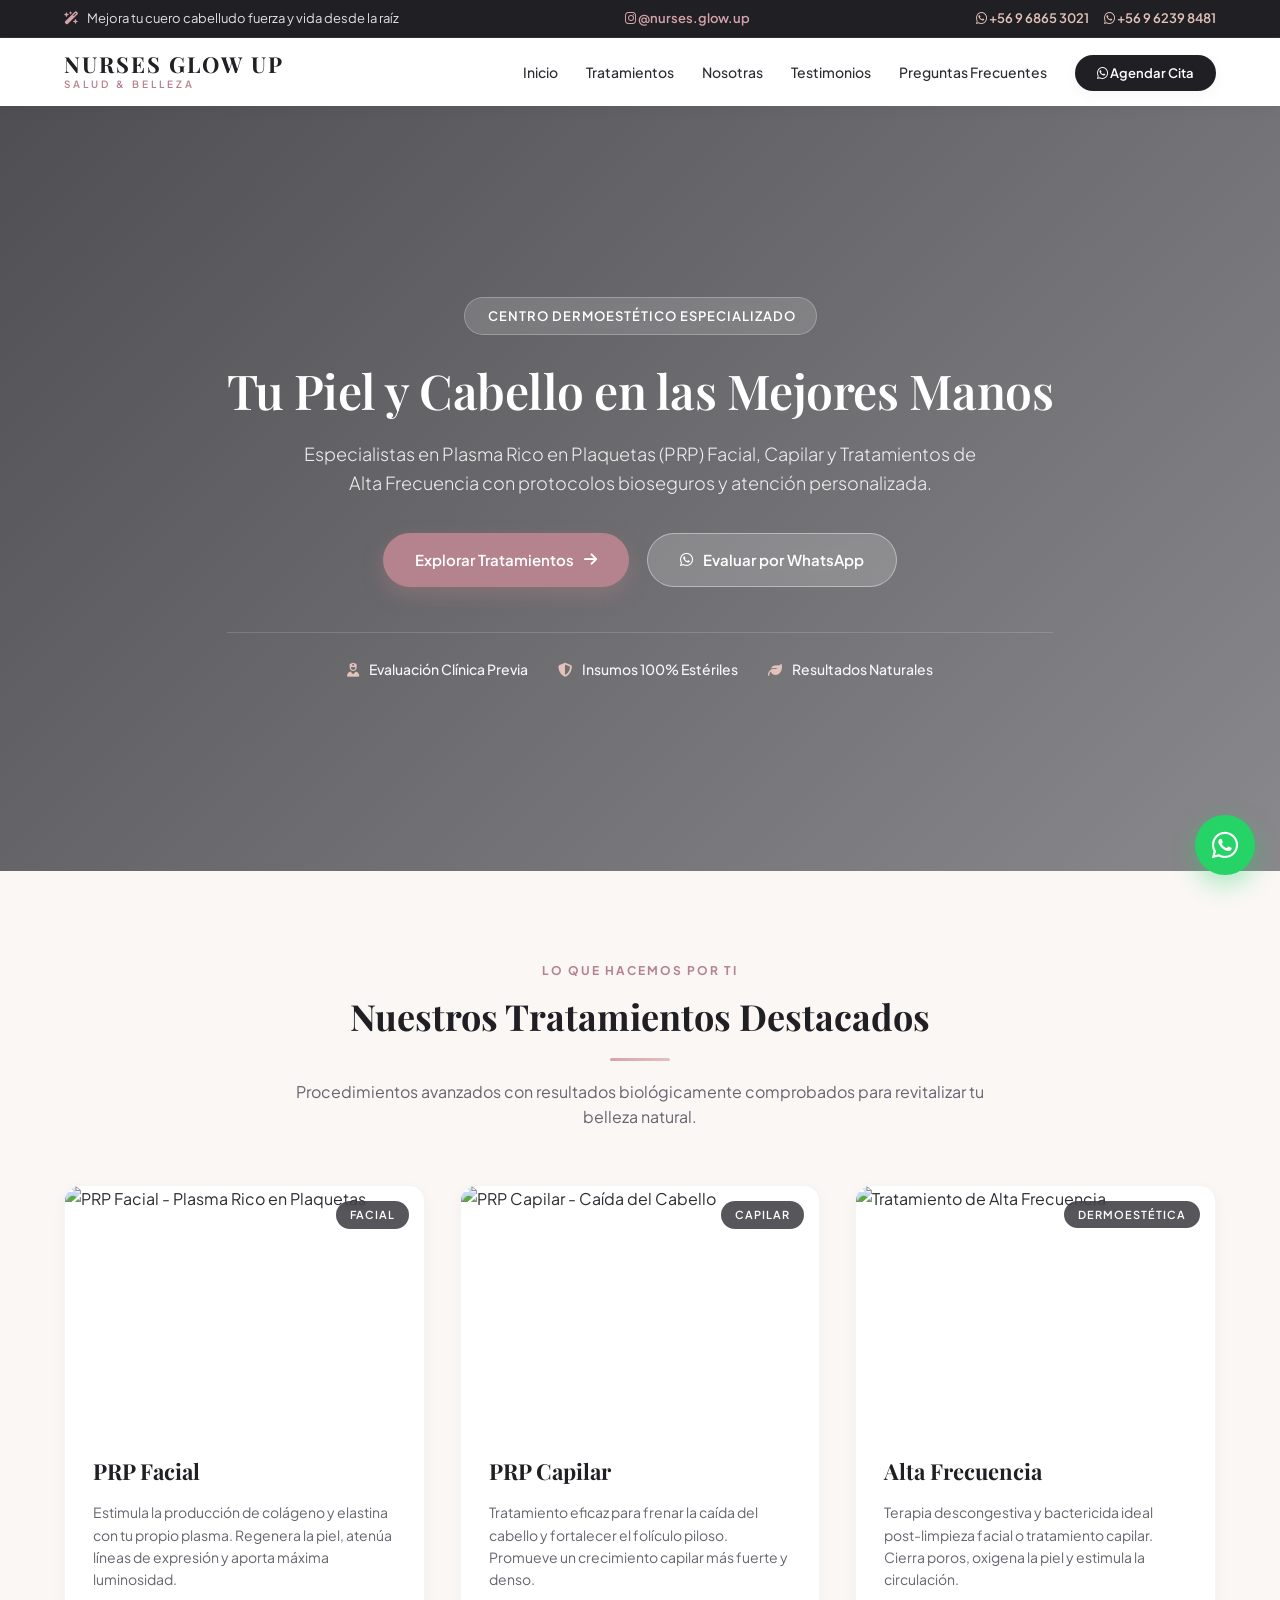
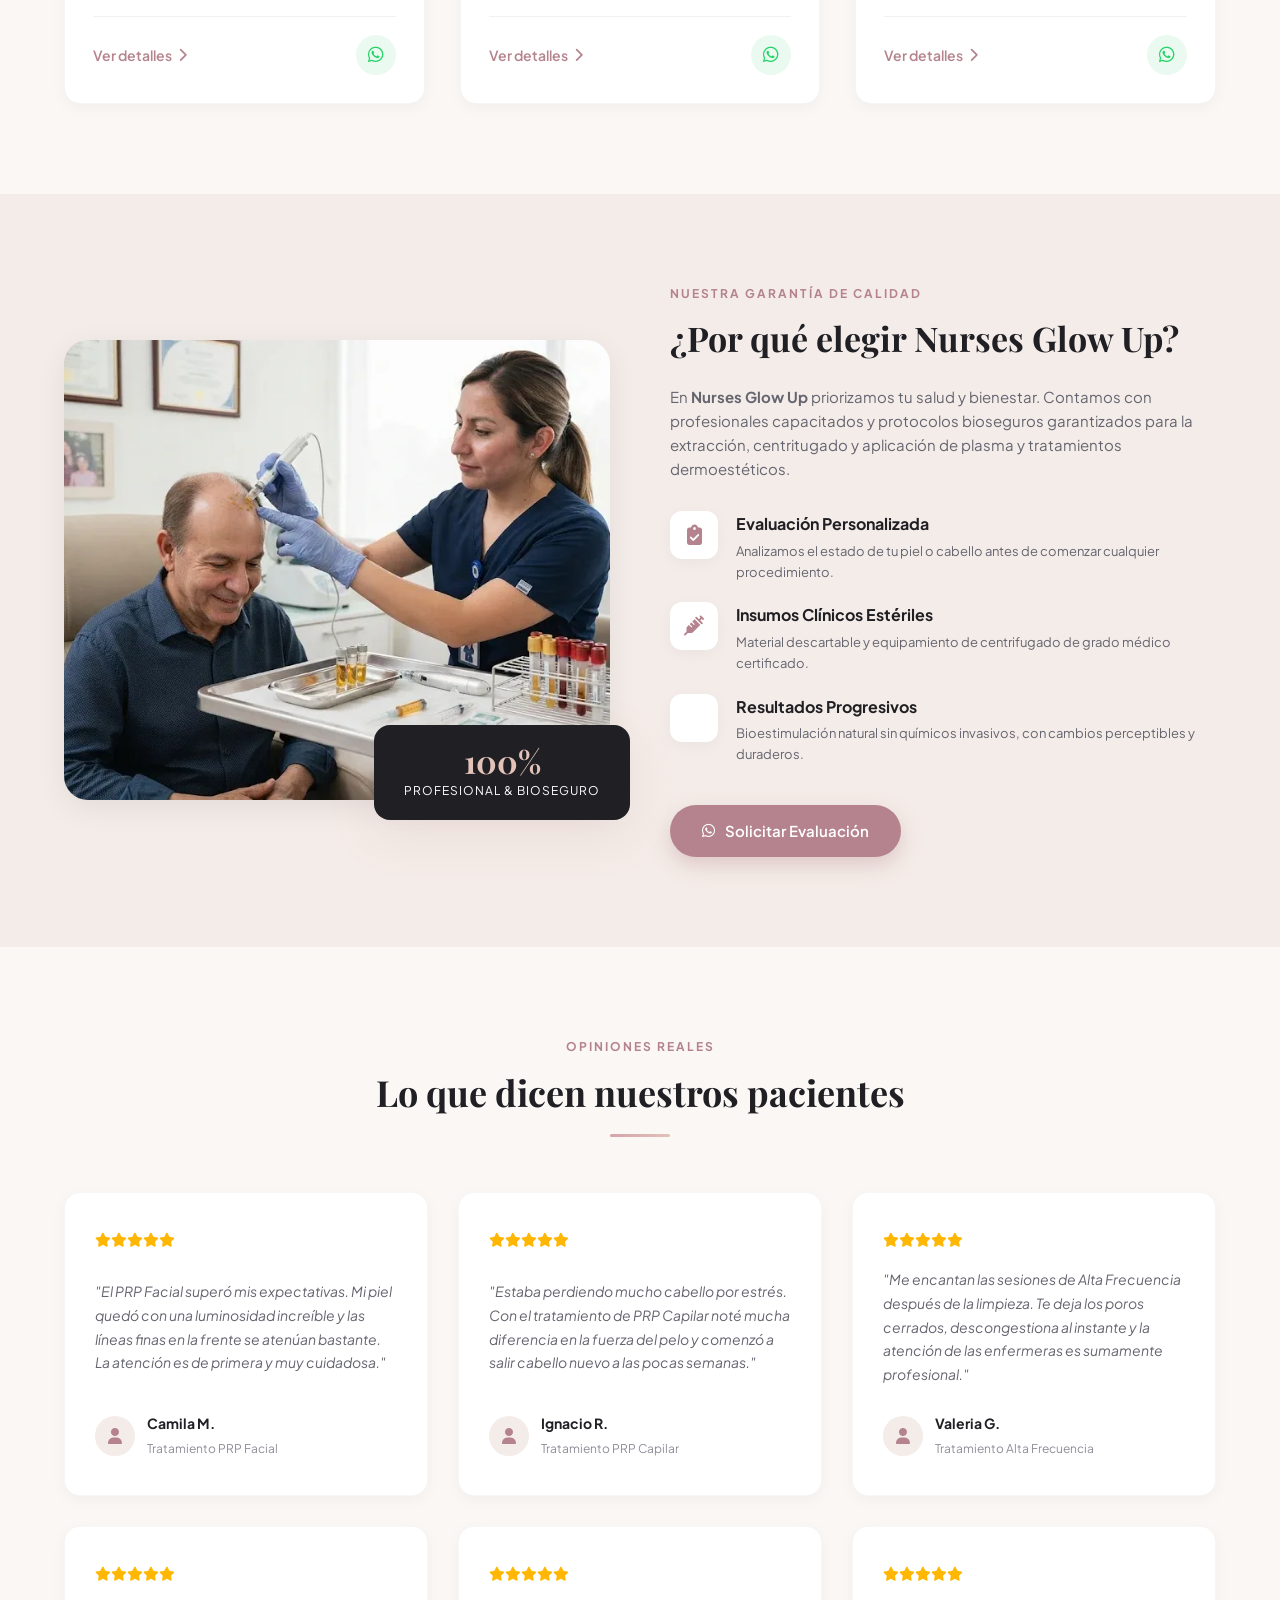
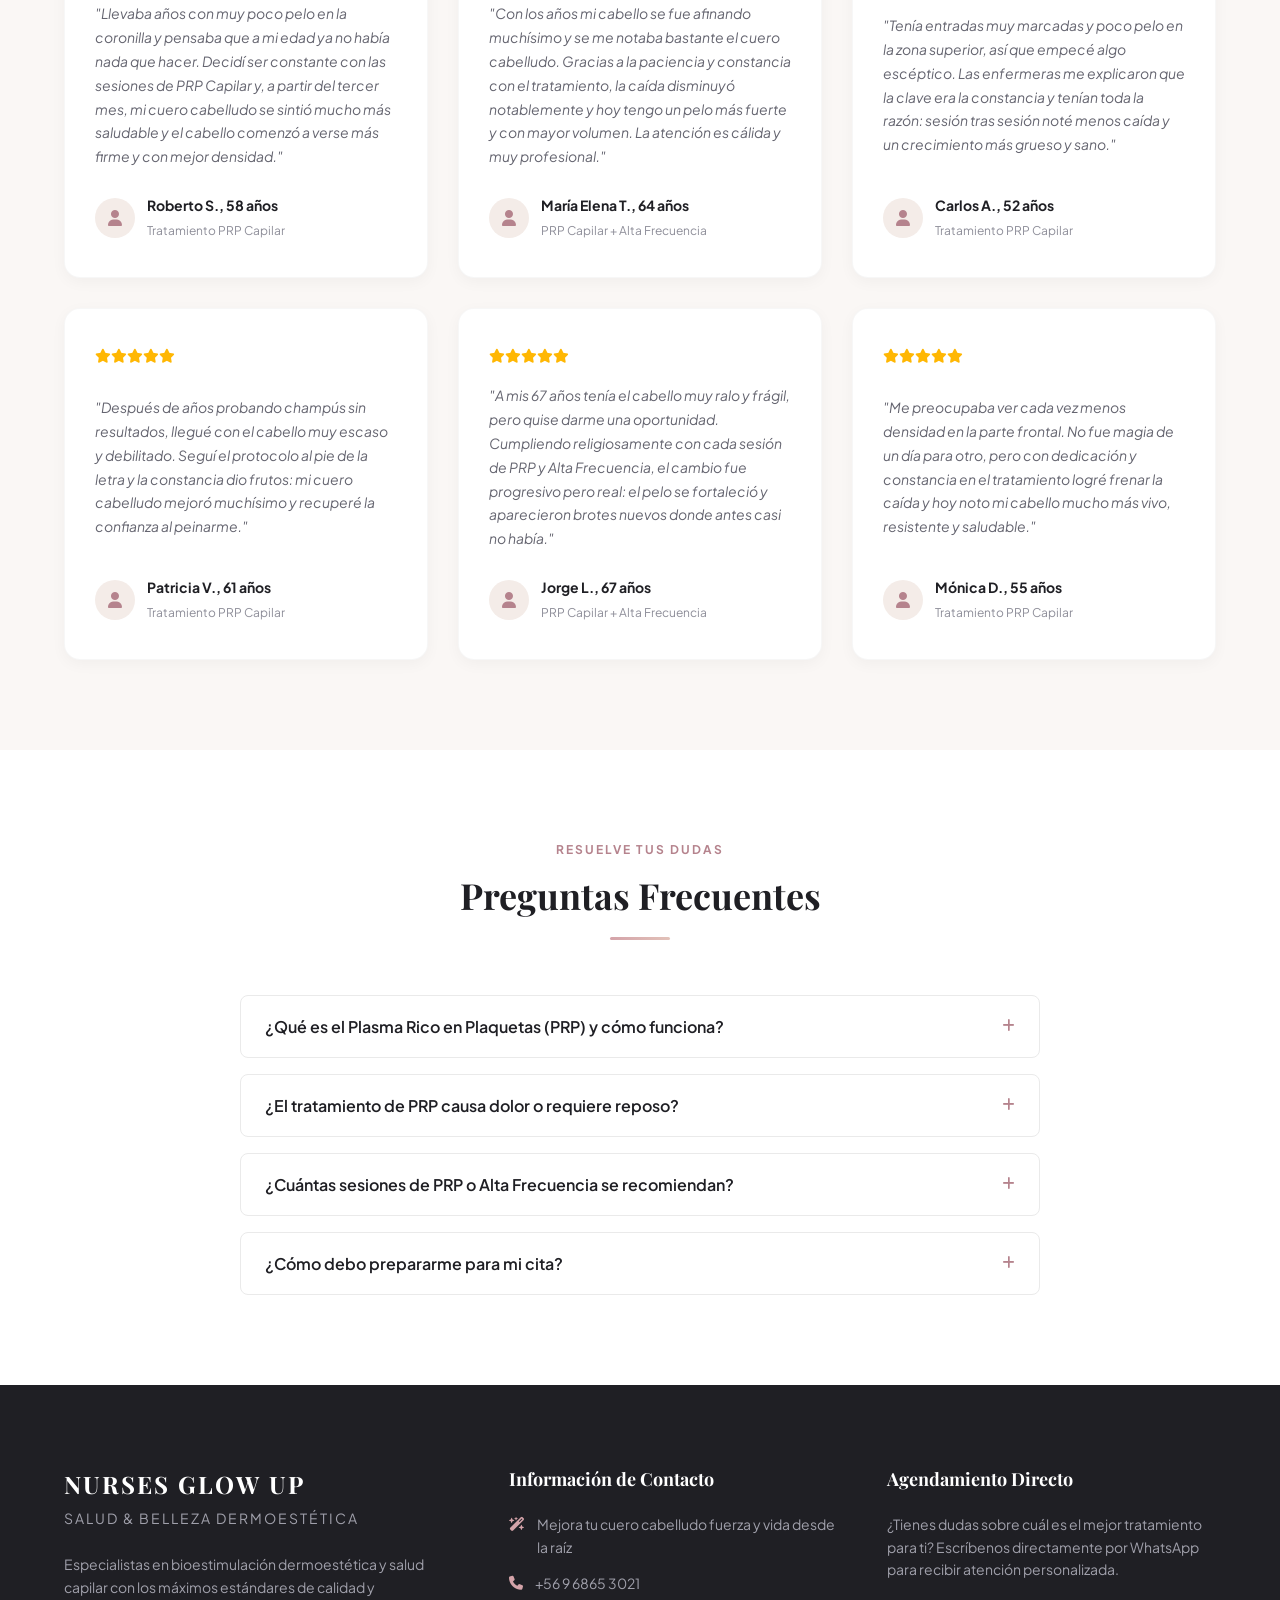
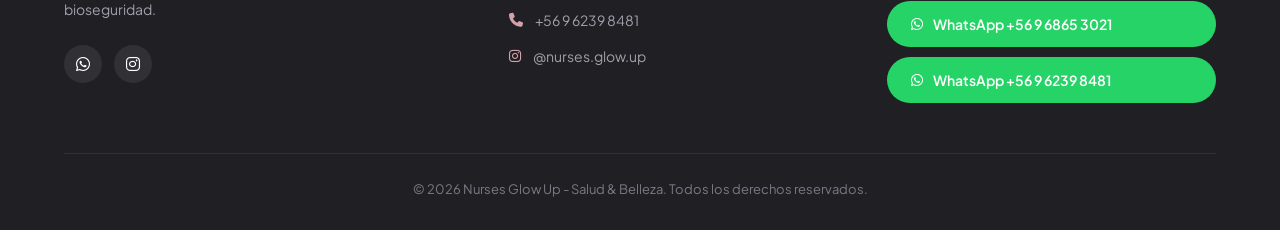
==== commit 291b4d30: "Add files via upload" ====
--- a/pagina de clau/index.html
+++ b/pagina de clau/index.html
@@ -22,7 +22,7 @@
     <!-- Barra Superior Informativa (Top Bar) -->
     <div class="top-bar">
         <div class="top-bar-container">
-            <span><i class="fa-solid fa-location-dot"></i> Av. Vicuña Mackenna Poniente #6491, Santiago</span>
+            <span><i class="fa-solid fa-wand-magic-sparkles"></i> Mejora tu cuero cabelludo fuerza y vida desde la raíz</span>
             <a href="https://www.instagram.com/nurses.glow.up?igsh=cGNjanVtcWE0emVv" target="_blank" class="top-bar-instagram">
                 <i class="fa-brands fa-instagram"></i> @nurses.glow.up
             </a>
@@ -139,7 +139,7 @@
             <!-- Tarjeta 3: Alta Frecuencia -->
             <article class="card">
                 <div class="card-image-wrapper">
-                    <img src="https://media.istockphoto.com/id/1864508718/es/foto/cosmet%C3%B3loga-haciendo-un-procedimiento-antienvejecimiento-en-el-sal%C3%B3n.webp?a=1&b=1&s=612x612&w=0&k=20&c=xg0ljyiA3WDWoHJ1r4zA13l9RCSZDkOHDSZD1bCyxj4=" alt="Tratamiento de Alta Frecuencia">
+                    <img src="alta_frecuencia.jpg" alt="Tratamiento de Alta Frecuencia">
                     <span class="card-tag">Dermoestética</span>
                 </div>
                 <div class="card-body">
@@ -162,7 +162,7 @@
     <section id="nosotros" class="about-section">
         <div class="about-container">
             <div class="about-image-container">
-                <img src="nurses_team.png" alt="Equipo Nurses Glow Up - Atención Profesional Dermoestética">
+                <img src="nurses_team.webp" alt="Atención Profesional de PRP Capilar - Nurses Glow Up">
                 <div class="experience-badge">
                     <span class="number">100%</span>
                     <span class="text">Profesional & Bioseguro</span>
@@ -211,7 +211,7 @@
     <section id="testimonios" class="testimonials-section">
         <div class="section-header">
             <span class="section-subtitle">OPINIONES REALES</span>
-            <h2>Lo que dicen nuestras pacientes</h2>
+            <h2>Lo que dicen nuestros pacientes</h2>
             <div class="header-line"></div>
         </div>
 
@@ -254,6 +254,90 @@
                     <div>
                         <strong>Valeria G.</strong>
                         <span>Tratamiento Alta Frecuencia</span>
+                    </div>
+                </div>
+            </div>
+
+            <div class="testimonial-card">
+                <div class="stars">
+                    <i class="fa-solid fa-star"></i><i class="fa-solid fa-star"></i><i class="fa-solid fa-star"></i><i class="fa-solid fa-star"></i><i class="fa-solid fa-star"></i>
+                </div>
+                <p>"Llevaba años con muy poco pelo en la coronilla y pensaba que a mi edad ya no había nada que hacer. Decidí ser constante con las sesiones de PRP Capilar y, a partir del tercer mes, mi cuero cabelludo se sintió mucho más saludable y el cabello comenzó a verse más firme y con mejor densidad."</p>
+                <div class="client-info">
+                    <div class="client-avatar"><i class="fa-solid fa-user"></i></div>
+                    <div>
+                        <strong>Roberto S., 58 años</strong>
+                        <span>Tratamiento PRP Capilar</span>
+                    </div>
+                </div>
+            </div>
+
+            <div class="testimonial-card">
+                <div class="stars">
+                    <i class="fa-solid fa-star"></i><i class="fa-solid fa-star"></i><i class="fa-solid fa-star"></i><i class="fa-solid fa-star"></i><i class="fa-solid fa-star"></i>
+                </div>
+                <p>"Con los años mi cabello se fue afinando muchísimo y se me notaba bastante el cuero cabelludo. Gracias a la paciencia y constancia con el tratamiento, la caída disminuyó notablemente y hoy tengo un pelo más fuerte y con mayor volumen. La atención es cálida y muy profesional."</p>
+                <div class="client-info">
+                    <div class="client-avatar"><i class="fa-solid fa-user"></i></div>
+                    <div>
+                        <strong>María Elena T., 64 años</strong>
+                        <span>PRP Capilar + Alta Frecuencia</span>
+                    </div>
+                </div>
+            </div>
+
+            <div class="testimonial-card">
+                <div class="stars">
+                    <i class="fa-solid fa-star"></i><i class="fa-solid fa-star"></i><i class="fa-solid fa-star"></i><i class="fa-solid fa-star"></i><i class="fa-solid fa-star"></i>
+                </div>
+                <p>"Tenía entradas muy marcadas y poco pelo en la zona superior, así que empecé algo escéptico. Las enfermeras me explicaron que la clave era la constancia y tenían toda la razón: sesión tras sesión noté menos caída y un crecimiento más grueso y sano."</p>
+                <div class="client-info">
+                    <div class="client-avatar"><i class="fa-solid fa-user"></i></div>
+                    <div>
+                        <strong>Carlos A., 52 años</strong>
+                        <span>Tratamiento PRP Capilar</span>
+                    </div>
+                </div>
+            </div>
+
+            <div class="testimonial-card">
+                <div class="stars">
+                    <i class="fa-solid fa-star"></i><i class="fa-solid fa-star"></i><i class="fa-solid fa-star"></i><i class="fa-solid fa-star"></i><i class="fa-solid fa-star"></i>
+                </div>
+                <p>"Después de años probando champús sin resultados, llegué con el cabello muy escaso y debilitado. Seguí el protocolo al pie de la letra y la constancia dio frutos: mi cuero cabelludo mejoró muchísimo y recuperé la confianza al peinarme."</p>
+                <div class="client-info">
+                    <div class="client-avatar"><i class="fa-solid fa-user"></i></div>
+                    <div>
+                        <strong>Patricia V., 61 años</strong>
+                        <span>Tratamiento PRP Capilar</span>
+                    </div>
+                </div>
+            </div>
+
+            <div class="testimonial-card">
+                <div class="stars">
+                    <i class="fa-solid fa-star"></i><i class="fa-solid fa-star"></i><i class="fa-solid fa-star"></i><i class="fa-solid fa-star"></i><i class="fa-solid fa-star"></i>
+                </div>
+                <p>"A mis 67 años tenía el cabello muy ralo y frágil, pero quise darme una oportunidad. Cumpliendo religiosamente con cada sesión de PRP y Alta Frecuencia, el cambio fue progresivo pero real: el pelo se fortaleció y aparecieron brotes nuevos donde antes casi no había."</p>
+                <div class="client-info">
+                    <div class="client-avatar"><i class="fa-solid fa-user"></i></div>
+                    <div>
+                        <strong>Jorge L., 67 años</strong>
+                        <span>PRP Capilar + Alta Frecuencia</span>
+                    </div>
+                </div>
+            </div>
+
+            <div class="testimonial-card">
+                <div class="stars">
+                    <i class="fa-solid fa-star"></i><i class="fa-solid fa-star"></i><i class="fa-solid fa-star"></i><i class="fa-solid fa-star"></i><i class="fa-solid fa-star"></i>
+                </div>
+                <p>"Me preocupaba ver cada vez menos densidad en la parte frontal. No fue magia de un día para otro, pero con dedicación y constancia en el tratamiento logré frenar la caída y hoy noto mi cabello mucho más vivo, resistente y saludable."</p>
+                <div class="client-info">
+                    <div class="client-avatar"><i class="fa-solid fa-user"></i></div>
+                    <div>
+                        <strong>Mónica D., 55 años</strong>
+                        <span>Tratamiento PRP Capilar</span>
                     </div>
                 </div>
             </div>
@@ -354,7 +438,7 @@
             <div class="footer-info">
                 <h4>Información de Contacto</h4>
                 <ul>
-                    <li><i class="fa-solid fa-location-dot"></i> Av. Vicuña Mackenna Poniente #6491, Santiago</li>
+                    <li><i class="fa-solid fa-wand-magic-sparkles"></i> Mejora tu cuero cabelludo fuerza y vida desde la raíz</li>
                     <li><i class="fa-solid fa-phone"></i> <a href="https://wa.me/56968653021" target="_blank">+56 9 6865 3021</a></li>
                     <li><i class="fa-solid fa-phone"></i> <a href="https://wa.me/56962398481" target="_blank">+56 9 6239 8481</a></li>
                     <li><i class="fa-brands fa-instagram"></i> <a href="https://www.instagram.com/nurses.glow.up?igsh=cGNjanVtcWE0emVv" target="_blank">@nurses.glow.up</a></li>
--- a/pagina de clau/style.css
+++ b/pagina de clau/style.css
@@ -547,6 +547,7 @@
     width: 100%;
     height: 460px;
     object-fit: cover;
+    object-position: 55% center;
 }
 
 .experience-badge {
@@ -847,6 +848,7 @@
     width: 100%;
     height: 100%;
     object-fit: cover;
+    object-position: center 20%;
 }
 
 .modal-body {
